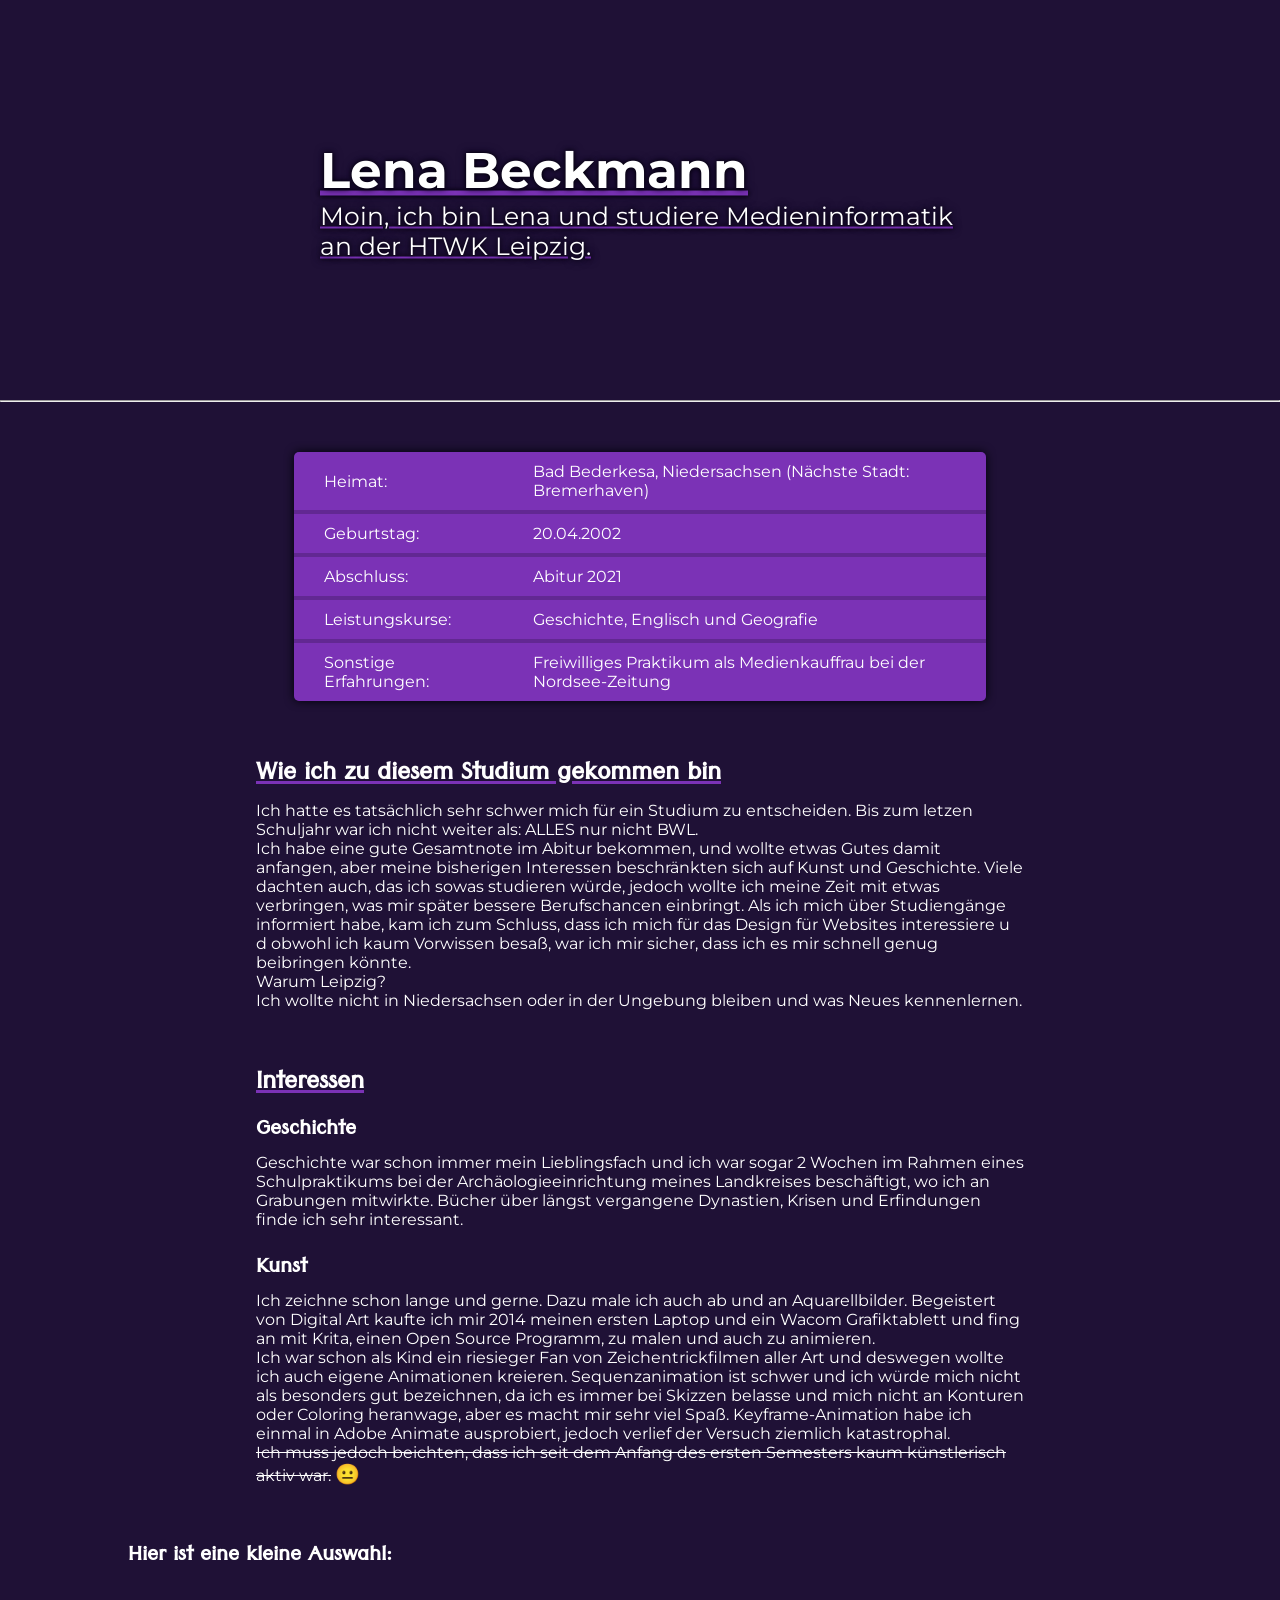
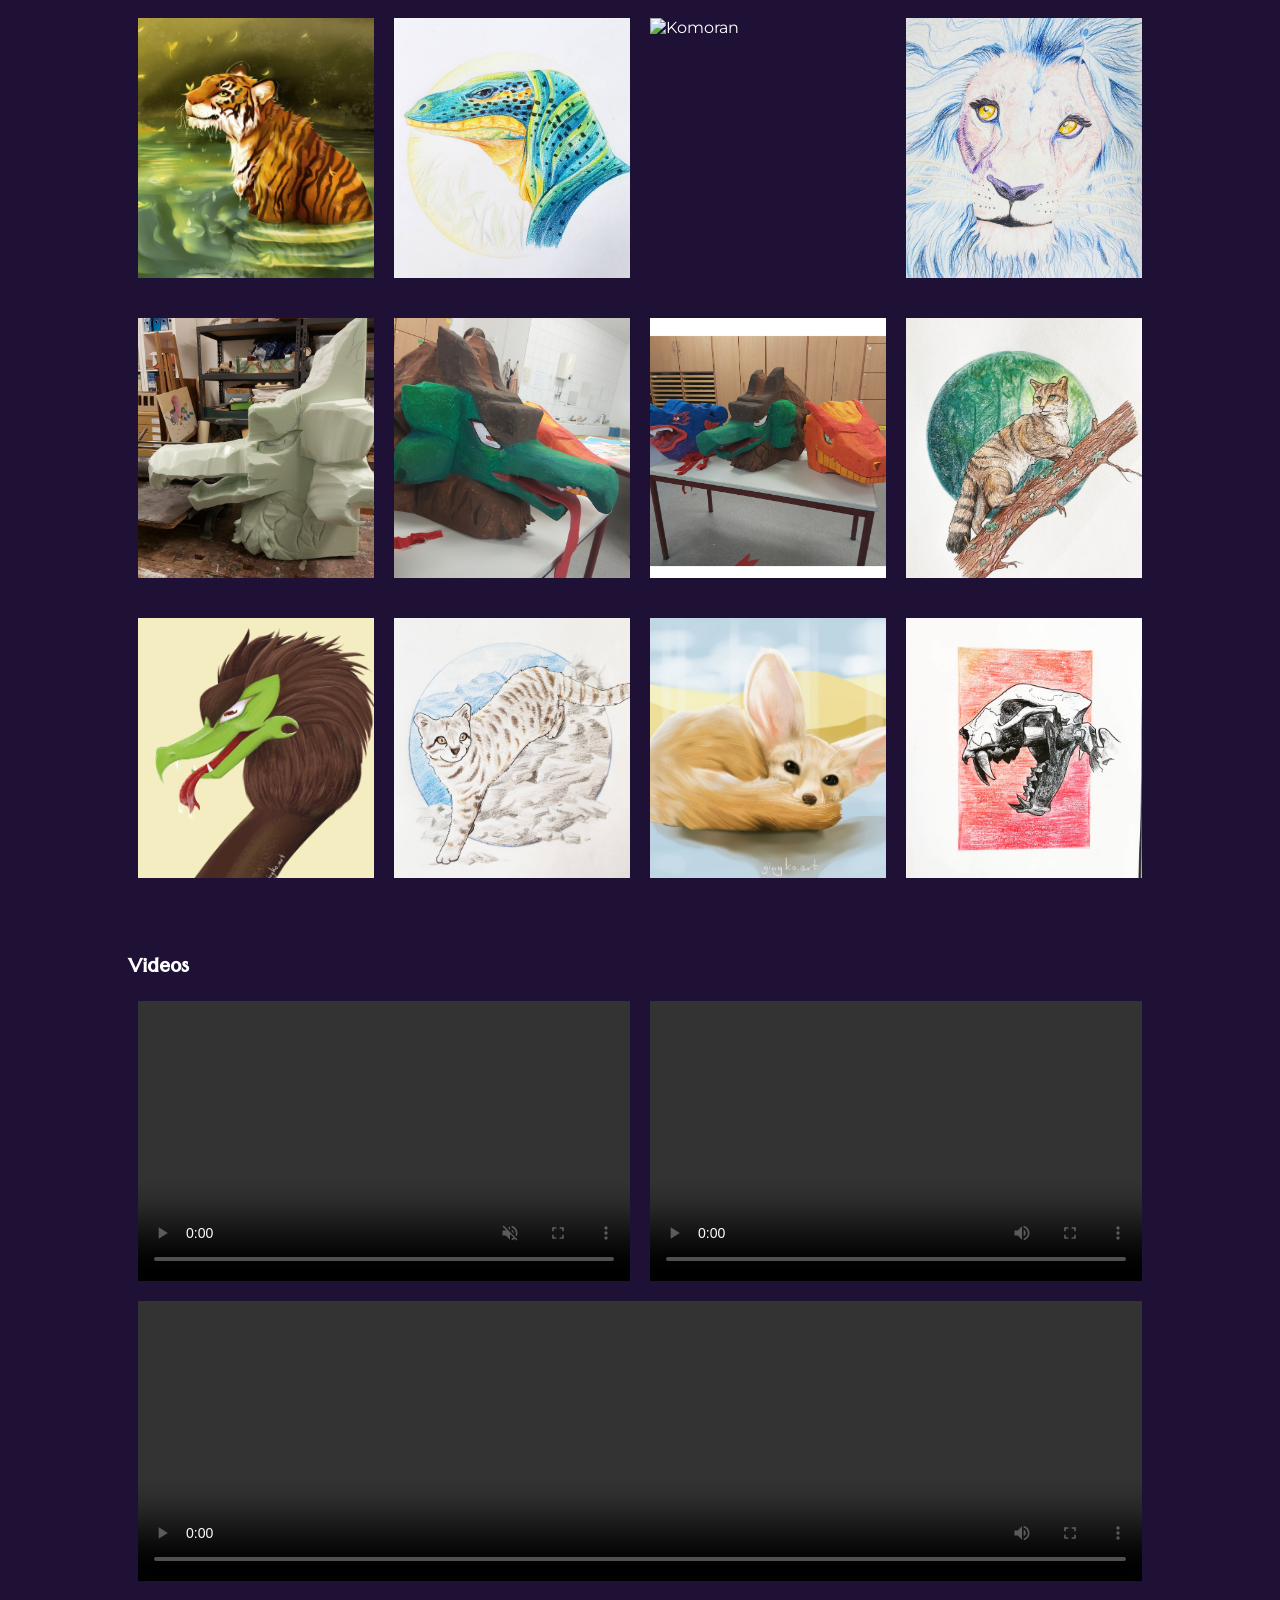
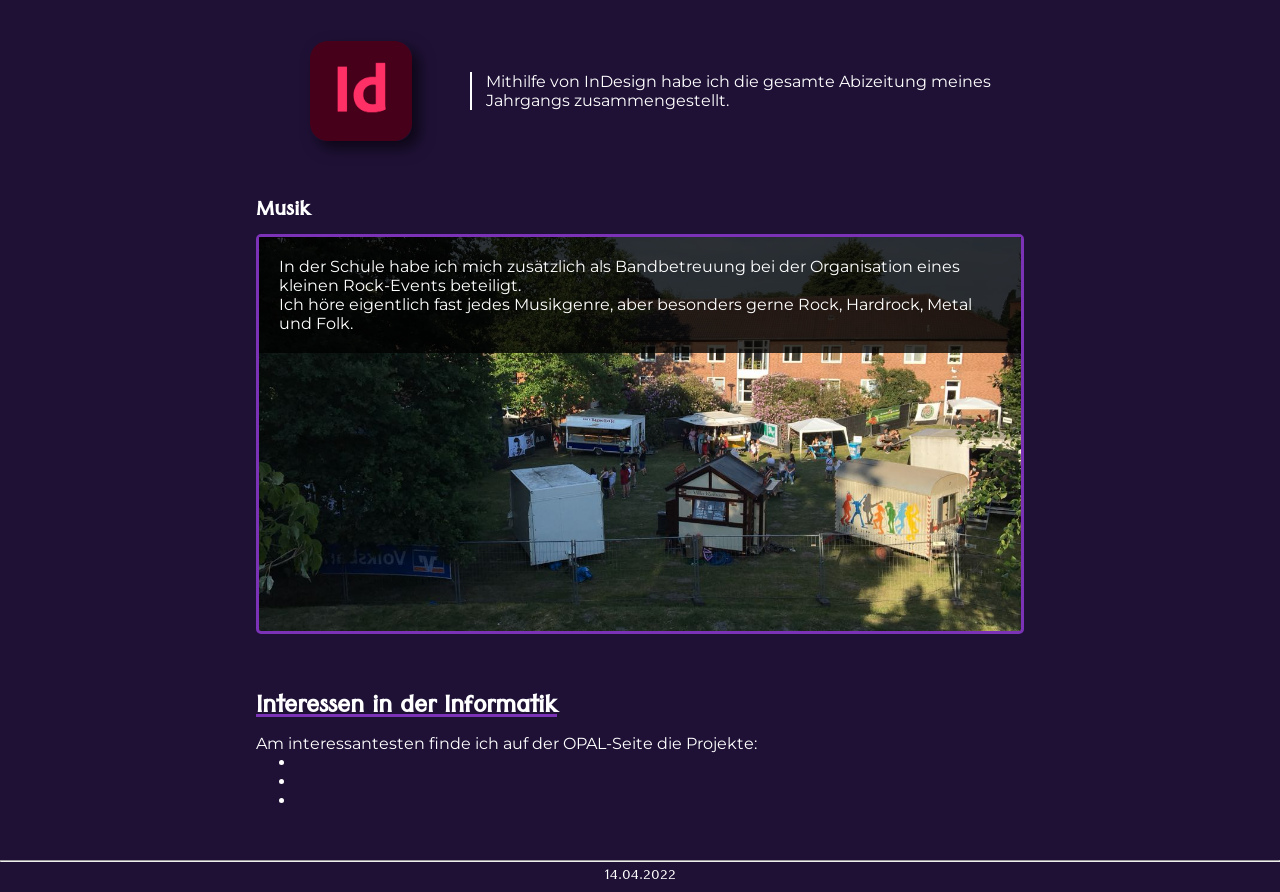
==== index.html @ 46077989 "index" ====
<!DOCTYPE html>
<html lang="de">
<head>
    <meta charset="UTF-8">
    <meta http-equiv="X-UA-Compatible" content="IE=edge">
    <meta name="viewport" content="width=device-width, initial-scale=1.0">
    <link rel="stylesheet" href="Vorstellung.css">
    <title>Lena Beckmann</title>
</head>
<body>
  <header>
    <div>
      <h1>Lena Beckmann</h1> 
      <p>Moin, ich bin Lena und studiere Medieninformatik an der HTWK Leipzig.</p>
    </div>
  </header> 
  <hr>  
  <div class="block">
        <table class="Tabelle">   
            <tbody>
              <tr>
                <td>Heimat:</td>
                <td>Bad Bederkesa, Niedersachsen (Nächste Stadt: Bremerhaven)</td>
              </tr>
              <tr>
                <td>Geburtstag:</td>
                <td>20.04.2002</td>
              </tr>
              <tr>
                <td>Abschluss:</td>
                <td>Abitur 2021</td>
              </tr>
              <tr>
                <td>Leistungskurse:</td>
                <td>Geschichte, Englisch und Geografie</td>
              </tr>
              <tr>
                <td>Sonstige Erfahrungen:</td>
                <td>Freiwilliges Praktikum als Medienkauffrau bei der Nordsee-Zeitung</td>
              </tr>
            </tbody>
        </table>
  </div>
  <div class="block">  
      <h2>Wie ich zu diesem Studium gekommen bin</h2>
      <p>Ich hatte es tatsächlich sehr schwer mich für ein Studium zu entscheiden. Bis zum letzen Schuljahr war ich nicht weiter als: ALLES nur nicht BWL. <br>
      Ich habe eine gute Gesamtnote im Abitur bekommen, und wollte etwas Gutes damit anfangen, aber meine bisherigen Interessen beschränkten sich auf Kunst und Geschichte. Viele dachten auch, das ich sowas studieren würde, jedoch wollte ich meine Zeit mit etwas verbringen, was mir später bessere Berufschancen einbringt. Als ich mich über Studiengänge informiert habe, kam ich zum Schluss, dass ich mich für  das Design für Websites interessiere u d obwohl ich kaum Vorwissen besaß, war ich mir sicher, dass ich es mir schnell genug beibringen könnte. <br>
      Warum Leipzig? <br> Ich wollte nicht in Niedersachsen oder in der Ungebung bleiben und was Neues kennenlernen.
  </p>
  </div>

  <div class="block">
    <h2>Interessen</h2>
    <h3>Geschichte</h3>
    <p>Geschichte war schon immer mein Lieblingsfach und ich war sogar 2 Wochen im Rahmen eines Schulpraktikums bei der Archäologieeinrichtung meines Landkreises beschäftigt, wo ich an Grabungen mitwirkte. Bücher über längst vergangene Dynastien, Krisen und Erfindungen finde ich sehr interessant.
    </p> <br>
    <h3>Kunst</h3>
    <p>Ich zeichne schon lange und gerne. Dazu male ich auch ab und an Aquarellbilder. Begeistert von Digital Art kaufte ich mir 2014 meinen ersten Laptop und ein Wacom Grafiktablett und fing an mit Krita, einen Open Source Programm, zu malen und auch zu animieren.<br>
    Ich war schon als Kind ein riesieger Fan von Zeichentrickfilmen aller Art und deswegen wollte ich auch eigene Animationen kreieren. Sequenzanimation ist schwer und ich würde mich nicht als besonders gut bezeichnen, da ich es immer bei Skizzen belasse und mich nicht an Konturen oder Coloring heranwage, aber es macht mir sehr viel Spaß. Keyframe-Animation habe ich einmal in Adobe Animate ausprobiert, jedoch verlief der Versuch ziemlich katastrophal. <br>
    <s>Ich muss jedoch beichten, dass ich seit dem Anfang des ersten Semesters kaum künstlerisch aktiv war.</s> <span style="font-size:20px">&#128528</span></p> 
  </div>

  <div class="gallerie-block">
    <h3>Hier ist eine kleine Auswahl:</h3> <br>

    <div class="gallerie">
      <img src="bilder/TigerCut.jpg"  alt="Tiger" style="width:100%">
      <img src="bilder/Komodowaran.jpg"  alt="Komodowaran" style="width:100%">  
      <img src="bilder/Komoran rosa.png" alt="Komoran" style="width:100%">
      <img src="bilder/Loewe.jpg" alt="Löwe" style="width:100%">
      <img src="bilder/Schnitzerei.jpg" alt="Drachenkopf in Arbeit" style="width:100%">
      <img src="bilder/20200301_175617.jpg" alt="echter Drache" style="width:100%">
      <img src="bilder/Trio.jpg" alt="" style="width:100%">       
      <img src="bilder/Wildkatze.jpg" alt="Wildkatze" style="width:100%">      
      <img src="bilder/Drache p.png" alt="Drache" style="width:100%">
      <img src="bilder/Bergkatze.jpg" alt="Bergkatze" style="width:100%">      
      <img src="bilder/fennek.jpg" alt="Fennekfuchs" style="width:100%">
      <img src="bilder/Skelett.jpg" alt="Katzenkopfskelett" style="width:100%">
    </div><!--gallerie Ende--> 
  </div>

  <div class="gallerie-block">
      <h3>Videos</h3>
      <div class="videos">
        <video width="400px" height="300px" controls autoplay loop muted>
          <source src="bilder/Instagramsie.Movie-1-1.m4v" type="video/mp4">
        </video>
        <video width="400px" height="300px" controls autoplay loop>
          <source src="bilder/Umdrehung.mp4" type="video/mp4">
        </video>
        <video width="400px" height="300px" controls autoplay loop>
          <source src="bilder/Slow_Komoran-1.mp4" type="video/mp4">
        </video>
      </div>
  </div>

  <div class="block ind">
      <img src="bilder/logo.png" alt="InDesign Logo"> <p>Mithilfe von InDesign habe ich die gesamte Abizeitung meines Jahrgangs zusammengestellt.</p>
  </div>

  <div class="block">
    <h3>Musik</h3>
    <div class="bild">
      <div id="back">
        <p>In der Schule habe ich mich zusätzlich als Bandbetreuung bei der Organisation eines kleinen Rock-Events beteiligt. <br> Ich höre eigentlich fast jedes Musikgenre, aber besonders gerne Rock, Hardrock, Metal und Folk.</p>
      </div>
    </div>
  </div>
  <div class="block">
    <h2>Interessen in der Informatik</h2>
    <p>Am interessantesten finde ich auf der OPAL-Seite die Projekte:</p>
    <ul>
      <li></li>
      <li></li>
      <li></li>
    </ul>
  </div>
  <hr>
<footer>14.04.2022</footer>
</body>
</html>
---- Vorstellung.css ----
@import url('https://fonts.googleapis.com/css2?family=Montserrat:wght@300;400;500;600&family=Tenali+Ramakrishna&display=swap');

*{

    color: rgb(255, 255, 255);
    box-sizing: border-box;
    margin: 0;
    font-family: 'Montserrat', sans-serif;
}

:root{
    --back: rgb(31, 17, 54);
    --purple: rgb(123, 50, 182);
}

body{
        background-color: var(--back);
}

header div{
    position: absolute; 
    top: 200px;
    left: 50%;
    transform: translate(-50%, -50%);
    text-shadow: 0 0 5px black, 0 0 10px rgb(15, 0, 43);
    font-size: 25px;
    text-decoration: underline var(--purple);

}
header{
    background-color: var(--back);
    background-image: url(https://images.unsplash.com/photo-1639308776199-7df6d2d83449?ixlib=rb-1.2.1&ixid=MnwxMjA3fDB8MHxwaG90by1wYWdlfHx8fGVufDB8fHx8&auto=format&fit=crop&w=1074&q=80);
    height: 400px;
    background-position: center;
    background-size: cover;
    background-position: center top; 

}
h2{
    font-family: 'Tenali Ramakrishna', sans-serif;
    font-size: 2em;
    text-decoration: underline var(--purple);
}

h3{
    font-family: 'Tenali Ramakrishna', sans-serif;
    font-size: 1.7em;
}

.block{
    margin: 50px 20% ; 
}
.gallerie-block{
    margin: 50px 10% ; 
}
.gallerie-block .gallerie {
    display: flex; flex-wrap: wrap; justify-content: center;
  }
.gallerie img{
    object-fit: cover;
    height: 300px;
    flex: 25%;
    min-width: 250px; max-width: 300px;;
    padding: 20px 10px;
}

.Tabelle{
    text-align: center; margin: 20px auto; width: 90%; min-width: 300px; border-collapse: collapse; overflow: hidden; box-shadow: 0 0 10px rgb(0, 0, 10); border-radius: 5px;
}

td{
    padding: 10px 10px 10px 30px; background-color: var(--purple); text-align: left;
}
.Tabelle tbody tr{
    border-bottom: 4px solid rgba(0, 0, 0, 0.2); 
}

.Tabelle tbody tr:last-of-type{
    border-bottom: none;
}

.videos{
    display: flex;
    justify-content: center;
    flex-wrap: wrap;
}
.videos video{
    padding: 10px;
    flex: 30%;
    object-fit: cover;
}

.bild img{
        height: 400px; object-fit: cover; object-position: center;
}
.block .bild{
    position: relative;
    height: 400px;
    background-image: url("bilder/NIG-Rock-Platz.jpg");
    background-position: center;
    background-size: cover;
    background-repeat: no-repeat;
    border: var(--purple) 3px solid;
    border-radius: 5px;
}

.ind{
    display: flex;
    justify-content: center;
    position: relative;
    height: 100px;
}
.ind img{
    position: absolute;
    left: 7%;
    height: 100%;
    box-shadow: rgba(0, 0, 0, 0.623) 7px 7px 15px;
    border-radius: 16px;
}
.ind p:before {
    content: "";
    display: block;
    background-color: #FFFFFF;
    position: absolute;
    width: 2px;
    height: 100%;
    top: 0px;
    left: -3%;
  }
.ind p{
    position: absolute;
    left: 30%;
    align-self: center;
}

#back p{
    position: absolute;
    padding: 20px;
    background-color: rgba(0, 0, 0, 0.774);
}

footer{
    font-family: 'Tenali Ramakrishna', sans-serif;
    text-align: center;
    font-size: larger;
}

@media screen and (max-width: 712px) 
{
    .gallerie img{
        height: 220px;
        flex: 10%;
        min-width: 250px; max-width: 300px;;
        padding: 10px 5px;
    }
    .block .gallerie{
        margin: 20px 3% ;
    }

    .Tabelle, span ,p {
        font-size: small;
    }
    .videos video{
        width: 200px;
        height: 150px; 
    }
    .ind img{
        left: 0;
        align-self: center;
        height: 80%;
    }
}
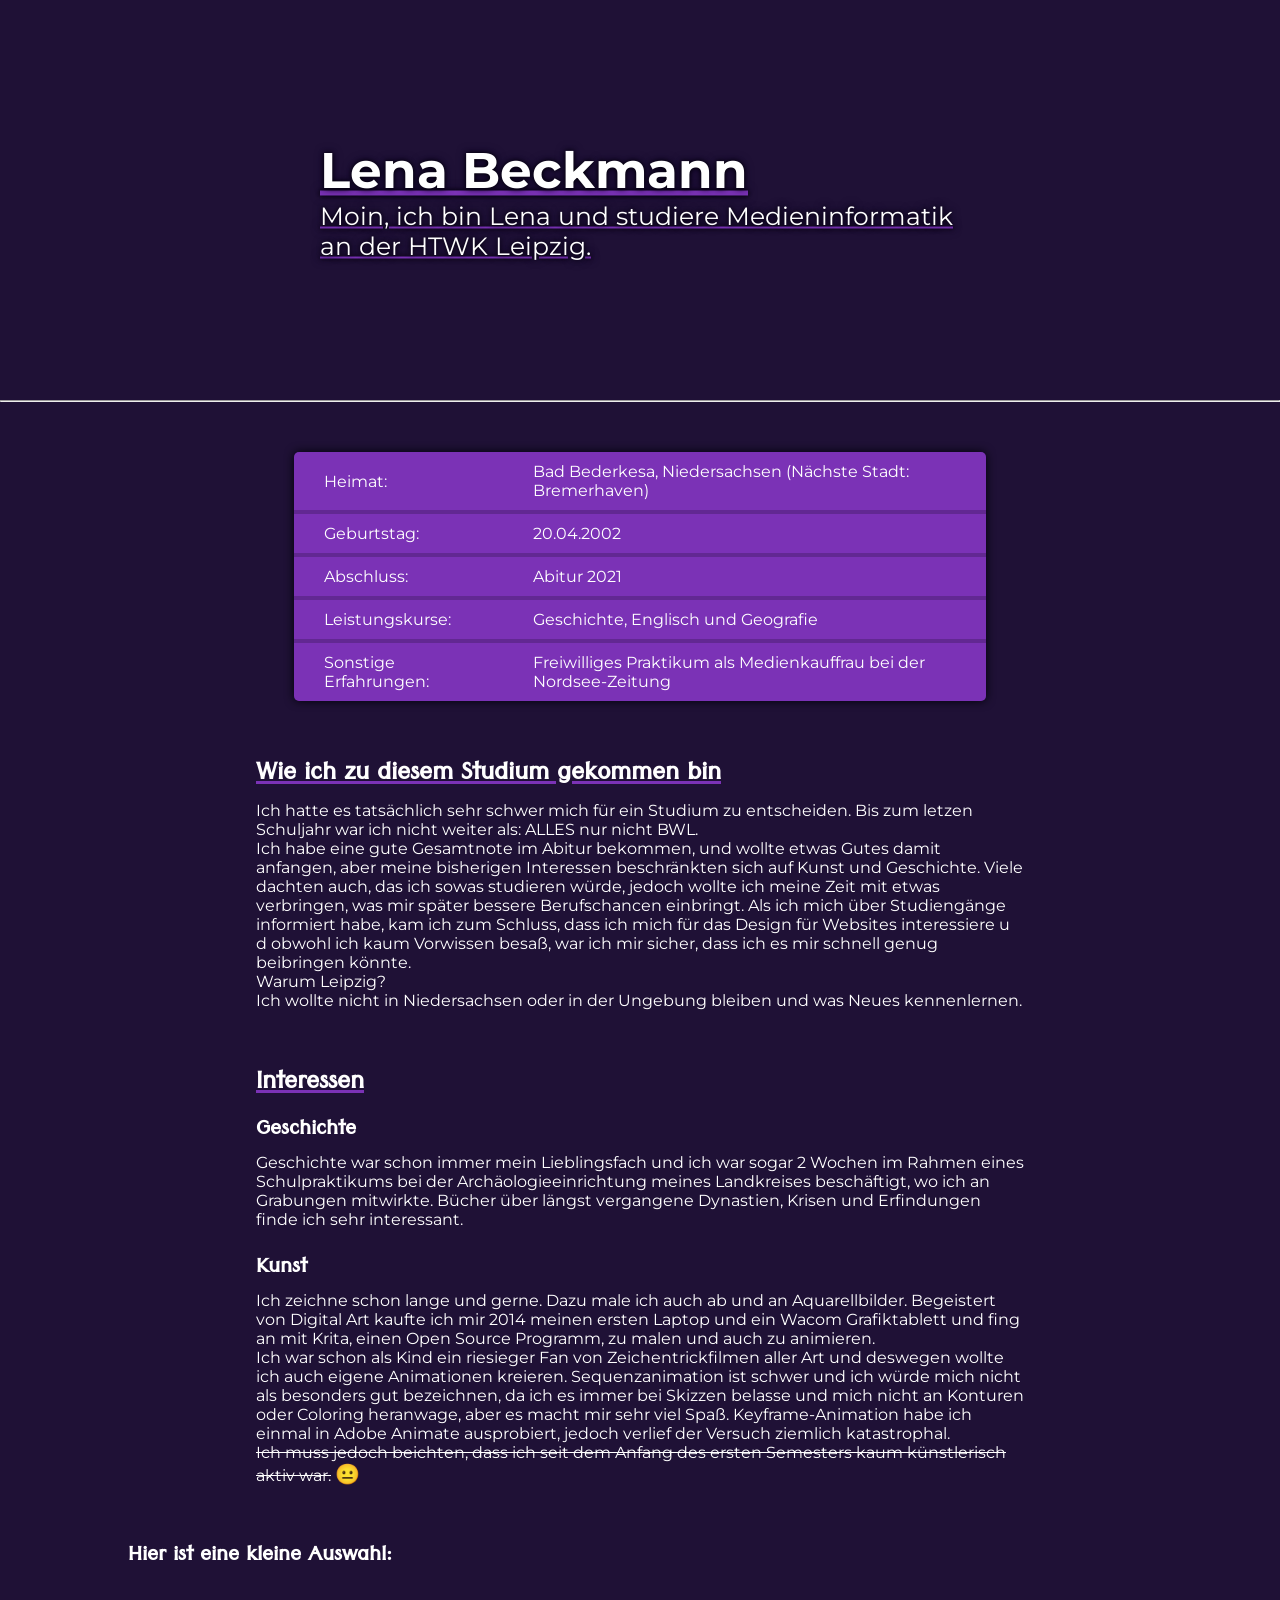
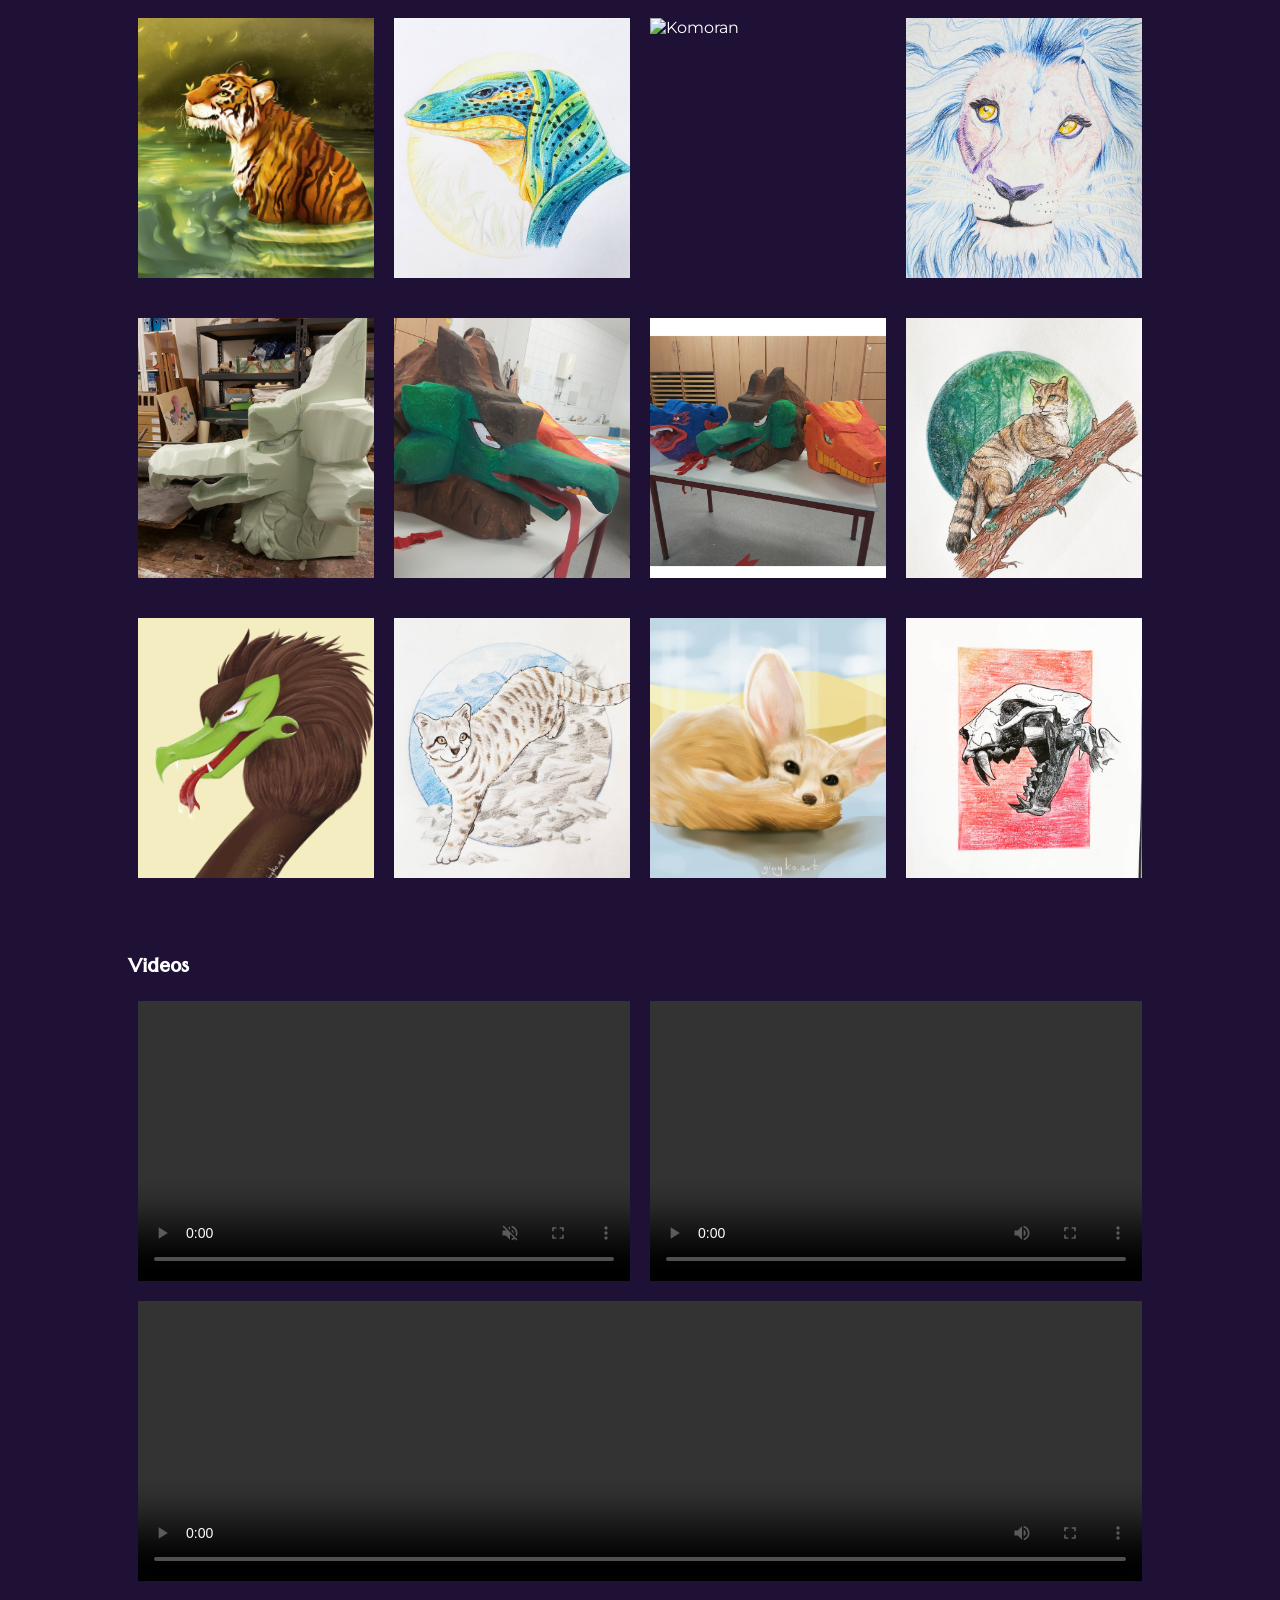
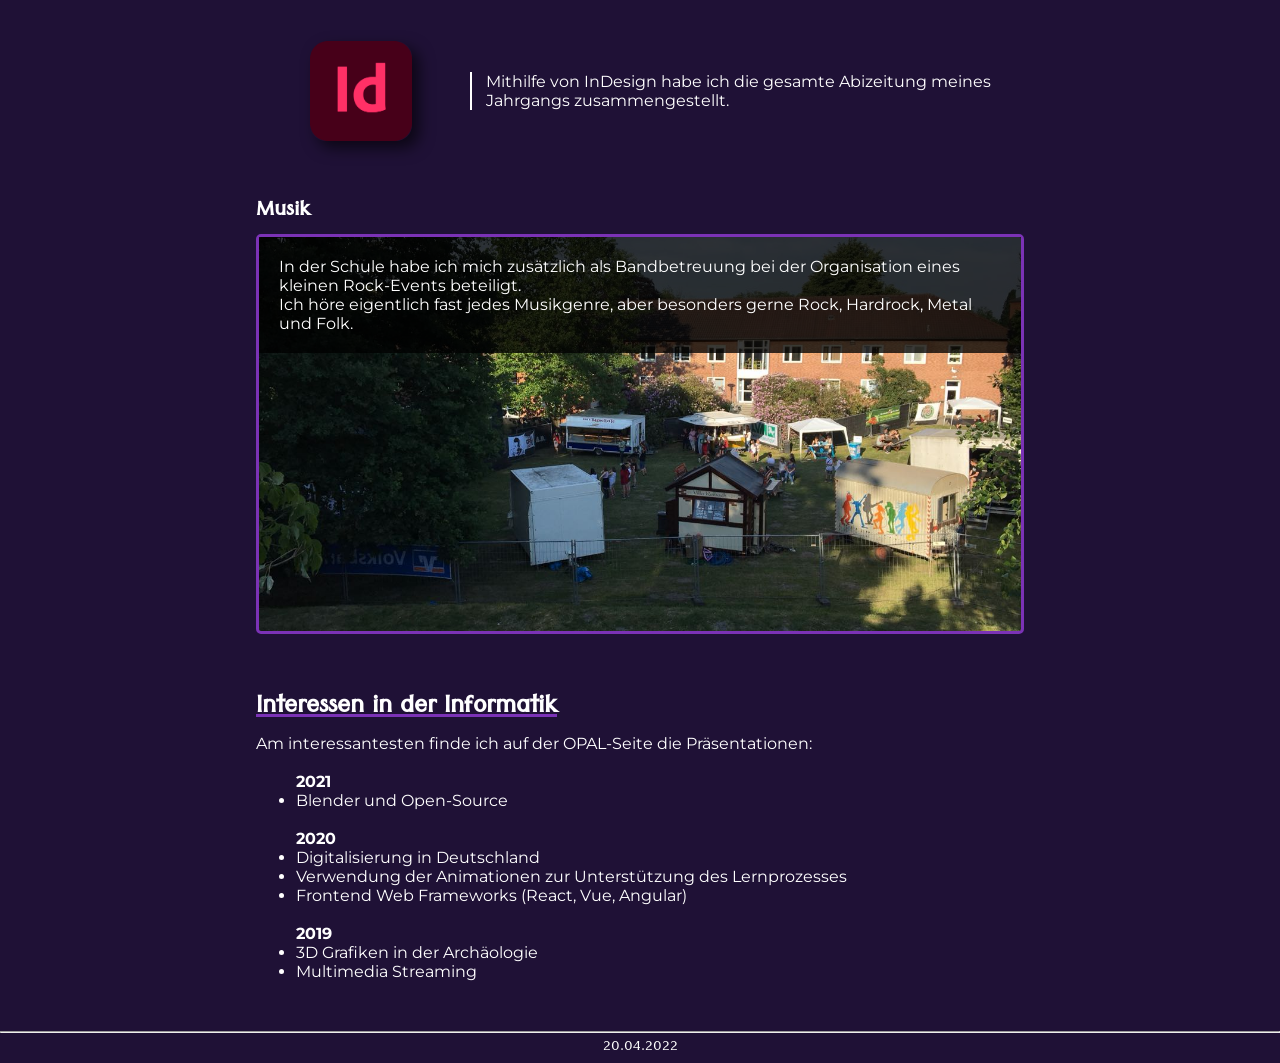
==== commit 31c5bcbb: "." ====
--- a/index.html
+++ b/index.html
@@ -108,14 +108,20 @@
   </div>
   <div class="block">
     <h2>Interessen in der Informatik</h2>
-    <p>Am interessantesten finde ich auf der OPAL-Seite die Projekte:</p>
+    <p>Am interessantesten finde ich auf der OPAL-Seite die Präsentationen:</p> <br>
     <ul>
-      <li></li>
-      <li></li>
-      <li></li>
+      <h4>2021</h4>
+      <li>Blender und Open-Source</li> <br>
+      <h4>2020</h4>
+      <li>Digitalisierung in Deutschland</li>
+      <li>Verwendung der Animationen zur Unterstützung des Lernprozesses</li>
+      <li>Frontend Web Frameworks (React, Vue, Angular)</li> <br>
+      <h4>2019</h4>
+      <li>3D Grafiken in der Archäologie</li>
+      <li>Multimedia Streaming</li>
     </ul>
   </div>
   <hr>
-<footer>14.04.2022</footer>
+<footer>20.04.2022</footer>
 </body>
 </html>
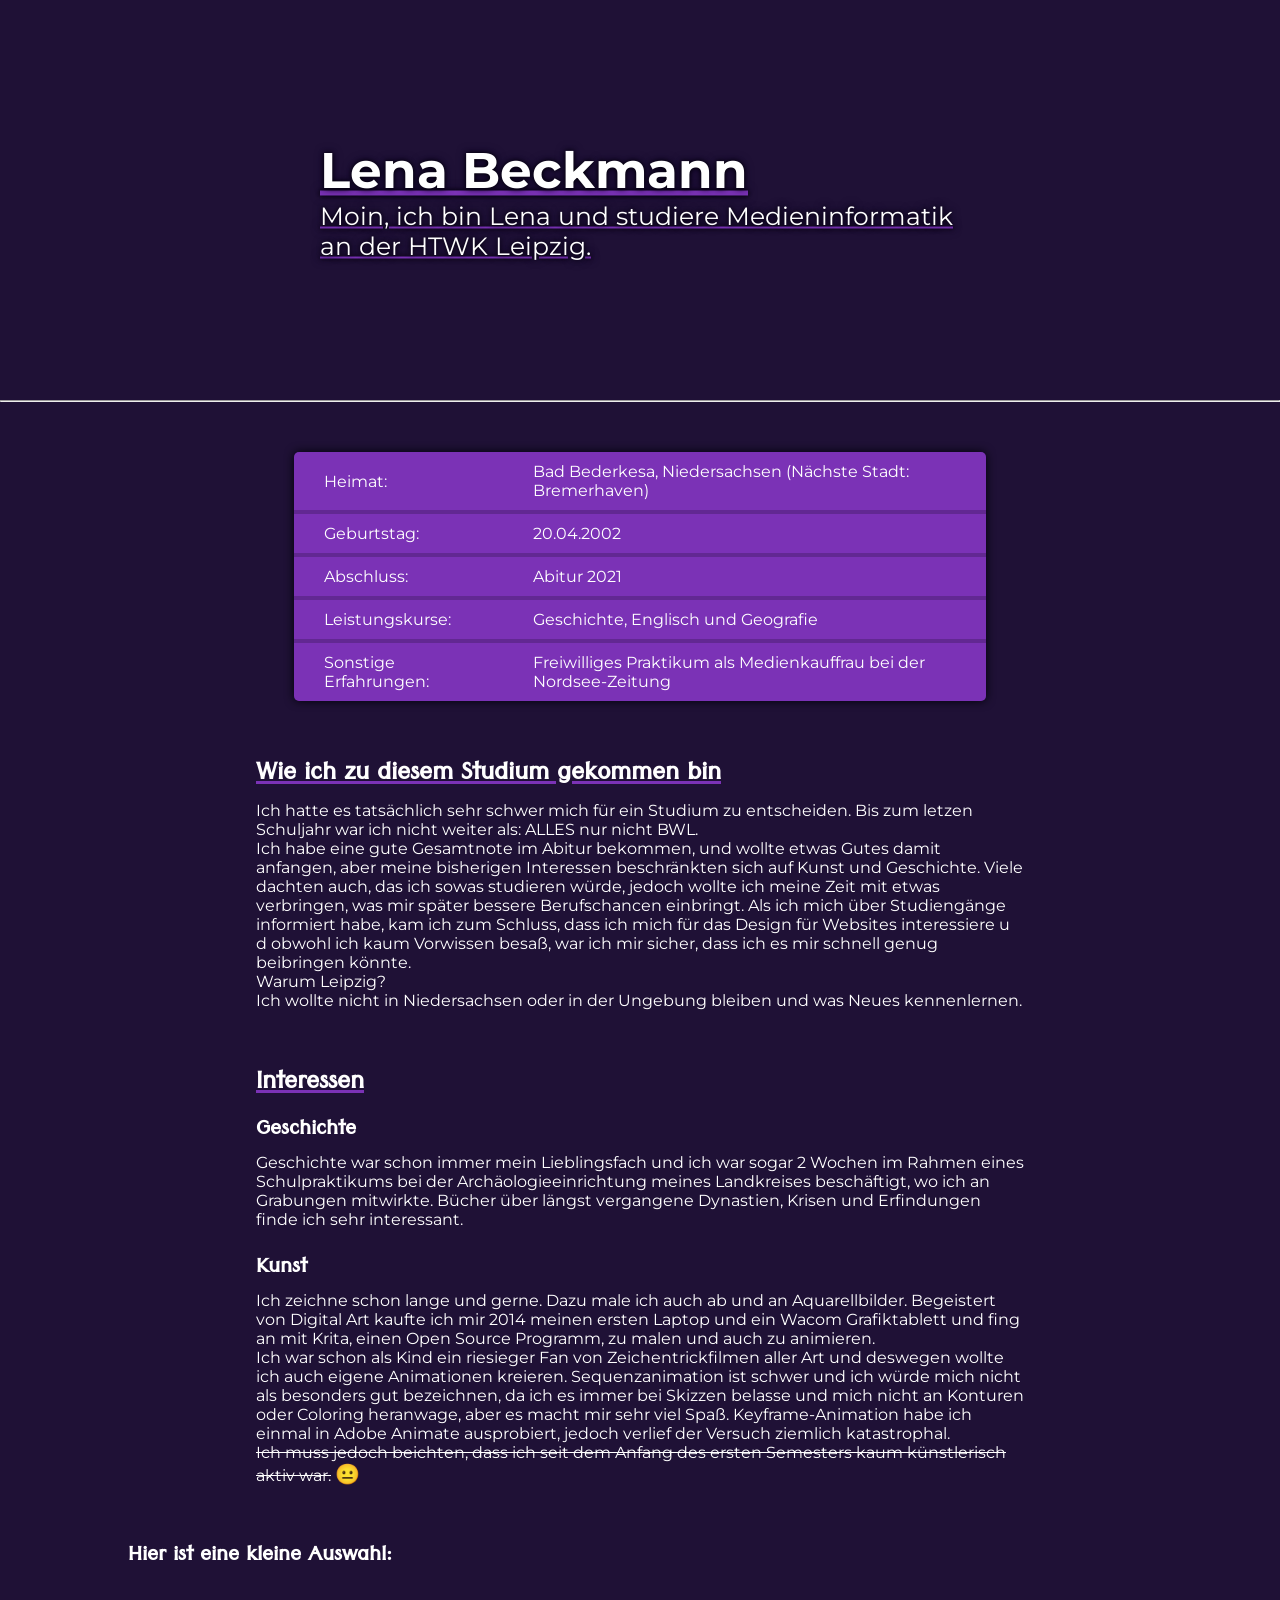
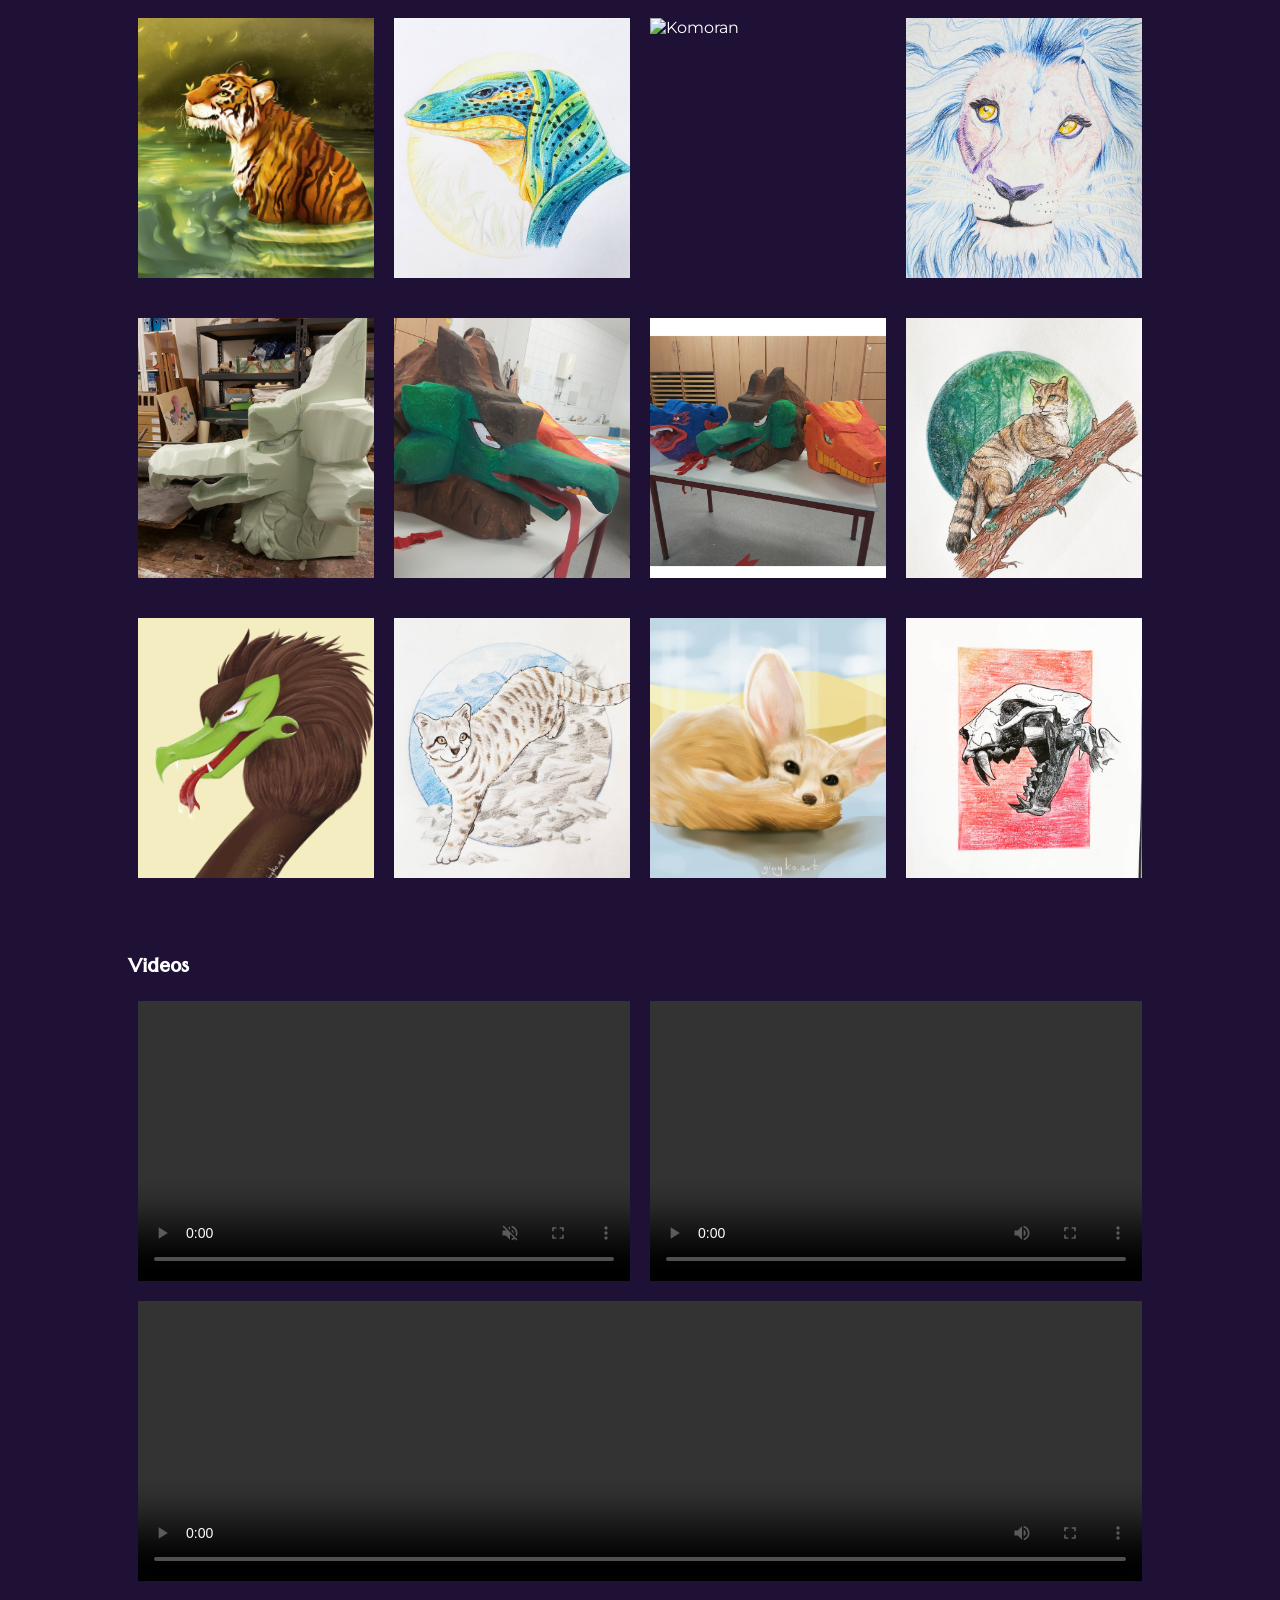
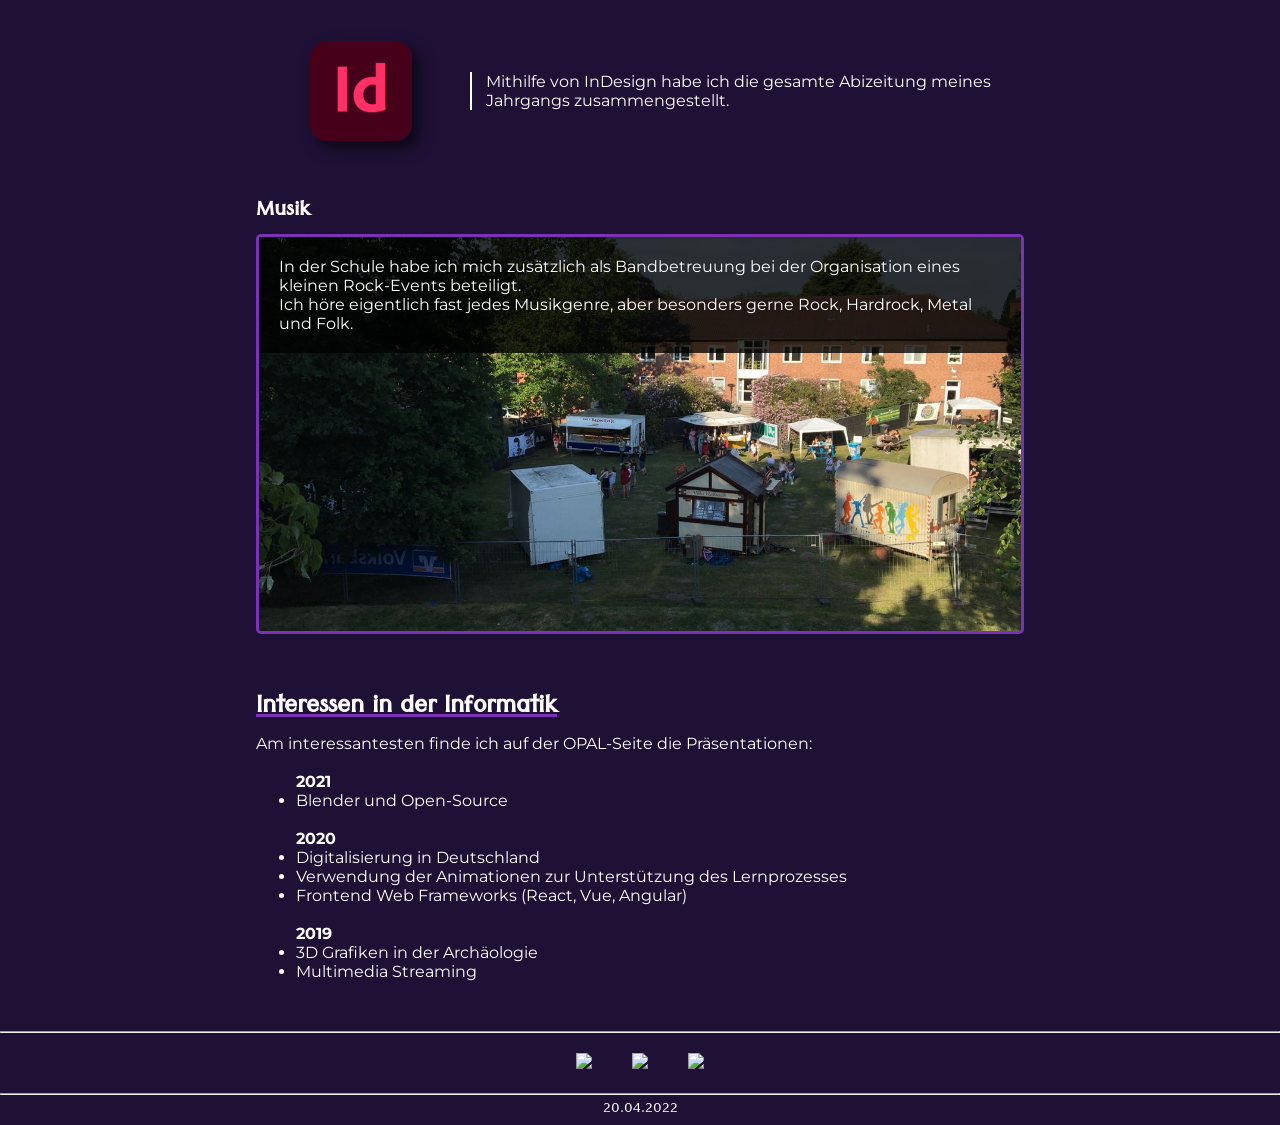
==== commit cbc6bf9d: "final" ====
--- a/index.html
+++ b/index.html
@@ -89,7 +89,7 @@
           <source src="bilder/Umdrehung.mp4" type="video/mp4">
         </video>
         <video width="400px" height="300px" controls autoplay loop>
-          <source src="bilder/Slow_Komoran-1.mp4" type="video/mp4">
+          <source src="bilder/KOMORAN final.mp4" type="video/mp4">
         </video>
       </div>
   </div>
@@ -122,6 +122,12 @@
     </ul>
   </div>
   <hr>
+  <div class="links">
+      <a href="https://www.youtube.com/channel/UCZhiXCR1qdpqgpxtM81u3LQ"><div><img src="https://img.icons8.com/nolan/64/youtube-squared.png"/></div></a>
+      <a href="https://www.instagram.com/gingko.art/"><div><img src="https://img.icons8.com/nolan/64/instagram-new.png"/></div></a>
+      <a href="https://github.com/LenaGingko"><div><img src="https://img.icons8.com/nolan/64/github.png"/></div></a>
+  </div>
+  <hr>
 <footer>20.04.2022</footer>
 </body>
 </html>
--- a/Vorstellung.css
+++ b/Vorstellung.css
@@ -65,7 +65,8 @@
 }
 
 .Tabelle{
-    text-align: center; margin: 20px auto; width: 90%; min-width: 300px; border-collapse: collapse; overflow: hidden; box-shadow: 0 0 10px rgb(0, 0, 10); border-radius: 5px;
+    text-align: center; margin: 20px auto; width: 90%; min-width: 300px; 
+    border-collapse: collapse; overflow: hidden; box-shadow: 0 0 10px rgb(0, 0, 10); border-radius: 5px;
 }
 
 td{
@@ -139,6 +140,18 @@
     background-color: rgba(0, 0, 0, 0.774);
 }
 
+.links{
+    display: flex; flex-wrap: wrap; justify-content:center;
+}
+.links div{
+    padding: 20px;
+}
+.links div img:hover{
+    background-color: var(--purple);
+    border-radius: 20px;
+    box-shadow: black 5px 2px 5px;
+}
+
 footer{
     font-family: 'Tenali Ramakrishna', sans-serif;
     text-align: center;
